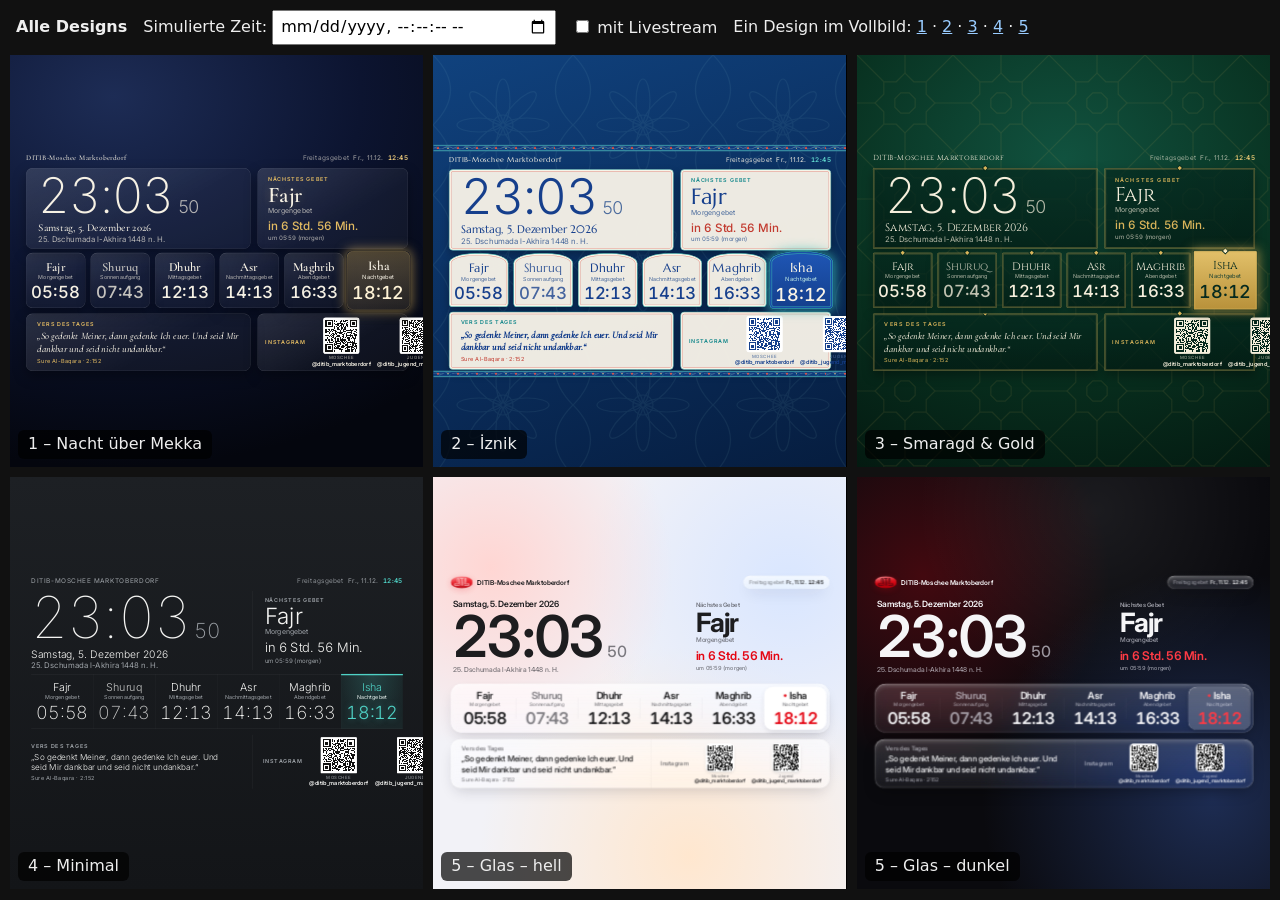
==== vergleich.html @ 1834efdf "Gebetszeiten-Anzeige DITIB-Moschee Marktoberdorf Co-Authored-By: Claude Opus 5.5 <noreply@anthropic." ====
<!DOCTYPE html>
<html lang="de">
<head>
  <meta charset="utf-8">
  <title>Designvergleich – Gebetsanzeige</title>
  <style>
    html, body { margin: 0; height: 100%; background: #111; color: #eee; font: 16px/1.3 system-ui, sans-serif; }
    .leiste { padding: 10px 16px; display: flex; gap: 16px; align-items: center; flex-wrap: wrap; }
    .leiste a { color: #9cf; } .leiste input { font: inherit; padding: 4px 6px; }
    .raster { display: grid; grid-template-columns: 1fr 1fr 1fr; grid-template-rows: 1fr 1fr; gap: 10px; padding: 0 10px 10px; height: calc(100% - 56px); box-sizing: border-box; }
    figure { margin: 0; position: relative; background: #000; overflow: hidden; }
    figure iframe { position: absolute; inset: 0; width: 100%; height: 100%; border: 0; }
    figcaption { position: absolute; left: 8px; bottom: 8px; z-index: 2; background: rgba(0,0,0,.7); padding: 4px 10px; border-radius: 6px; }
  </style>
</head>
<body>
  <div class="leiste">
    <strong>Alle Designs</strong>
    <label>Simulierte Zeit: <input id="zeit" type="datetime-local" step="1"></label>
    <label><input id="stream" type="checkbox"> mit Livestream</label>
    <span>Ein Design im Vollbild: <a href="index.html?theme=1">1</a> · <a href="index.html?theme=2">2</a> · <a href="index.html?theme=3">3</a> · <a href="index.html?theme=4">4</a> · <a href="index.html?theme=5">5</a></span>
  </div>
  <div class="raster" id="raster"></div>
  <script>
    var designs = [[1, 'Nacht über Mekka'], [2, 'İznik'], [3, 'Smaragd & Gold'], [4, 'Minimal'], [5, 'Glas – hell', 'hell'], [5, 'Glas – dunkel', 'dunkel']];
    var p = new URLSearchParams(location.search);
    var zeit = document.getElementById('zeit'), stream = document.getElementById('stream');
    zeit.value = p.get('now') || '';
    stream.checked = p.get('stream') === 'an';
    function aufbauen() {
      var r = document.getElementById('raster'); r.innerHTML = '';
      designs.forEach(function (d) {
        var q = 'theme=' + d[0] + (d[2] ? '&modus=' + d[2] : '') + (zeit.value ? '&now=' + zeit.value : '') + (stream.checked ? '' : '&stream=aus');
        r.insertAdjacentHTML('beforeend', '<figure><figcaption>' + d[0] + ' – ' + d[1] +
          '</figcaption><iframe src="index.html?' + q + '"></iframe></figure>');
      });
    }
    zeit.onchange = stream.onchange = aufbauen;
    aufbauen();
  </script>
</body>
</html>
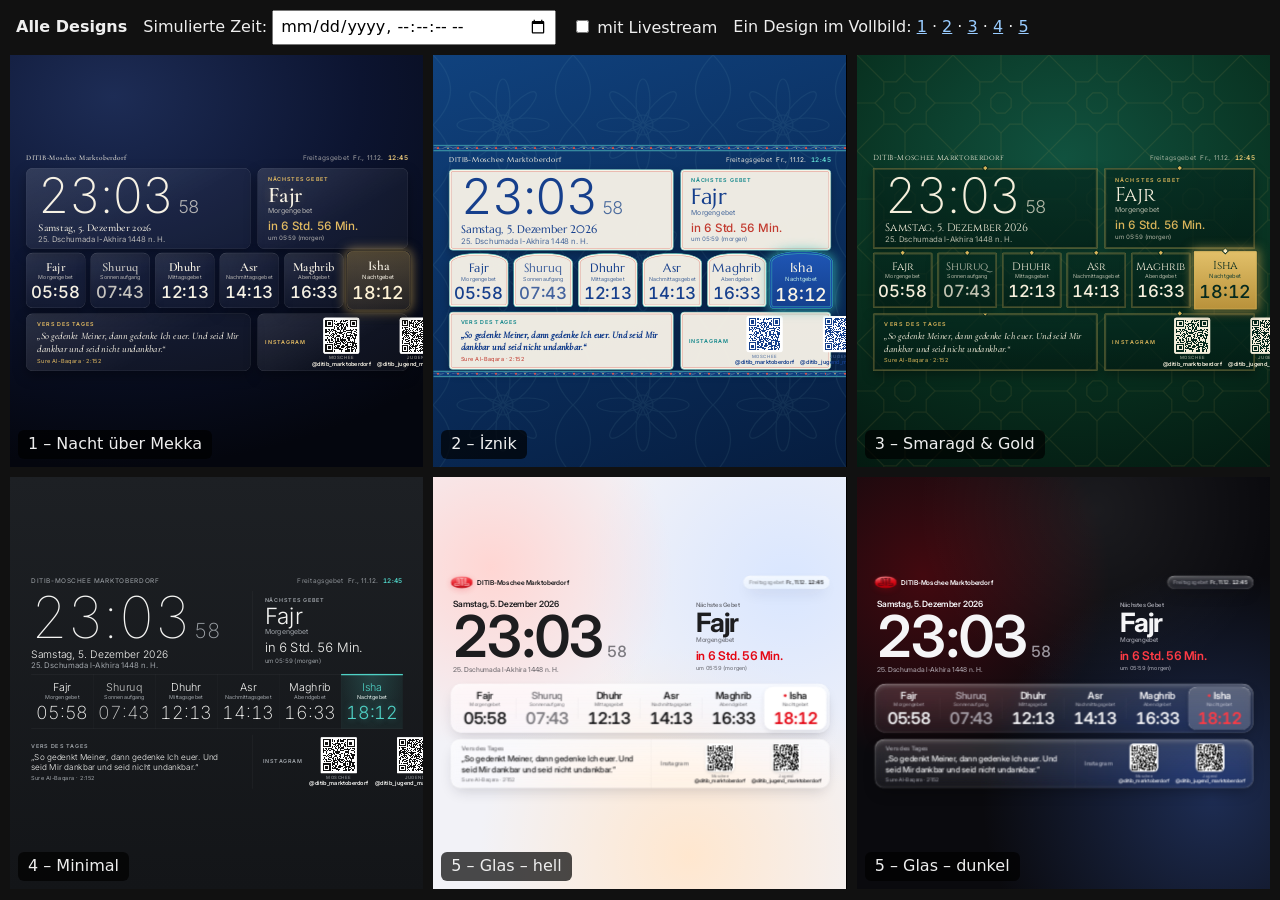
==== commit 6b7d24e1: "Suchmaschinen-Indexierung verhindern (noindex) Co-Authored-By: Claude Opus 5.5 <noreply@anthropic.co" ====
--- a/vergleich.html
+++ b/vergleich.html
@@ -2,6 +2,7 @@
 <html lang="de">
 <head>
   <meta charset="utf-8">
+  <meta name="robots" content="noindex, nofollow, noarchive">
   <title>Designvergleich – Gebetsanzeige</title>
   <style>
     html, body { margin: 0; height: 100%; background: #111; color: #eee; font: 16px/1.3 system-ui, sans-serif; }
